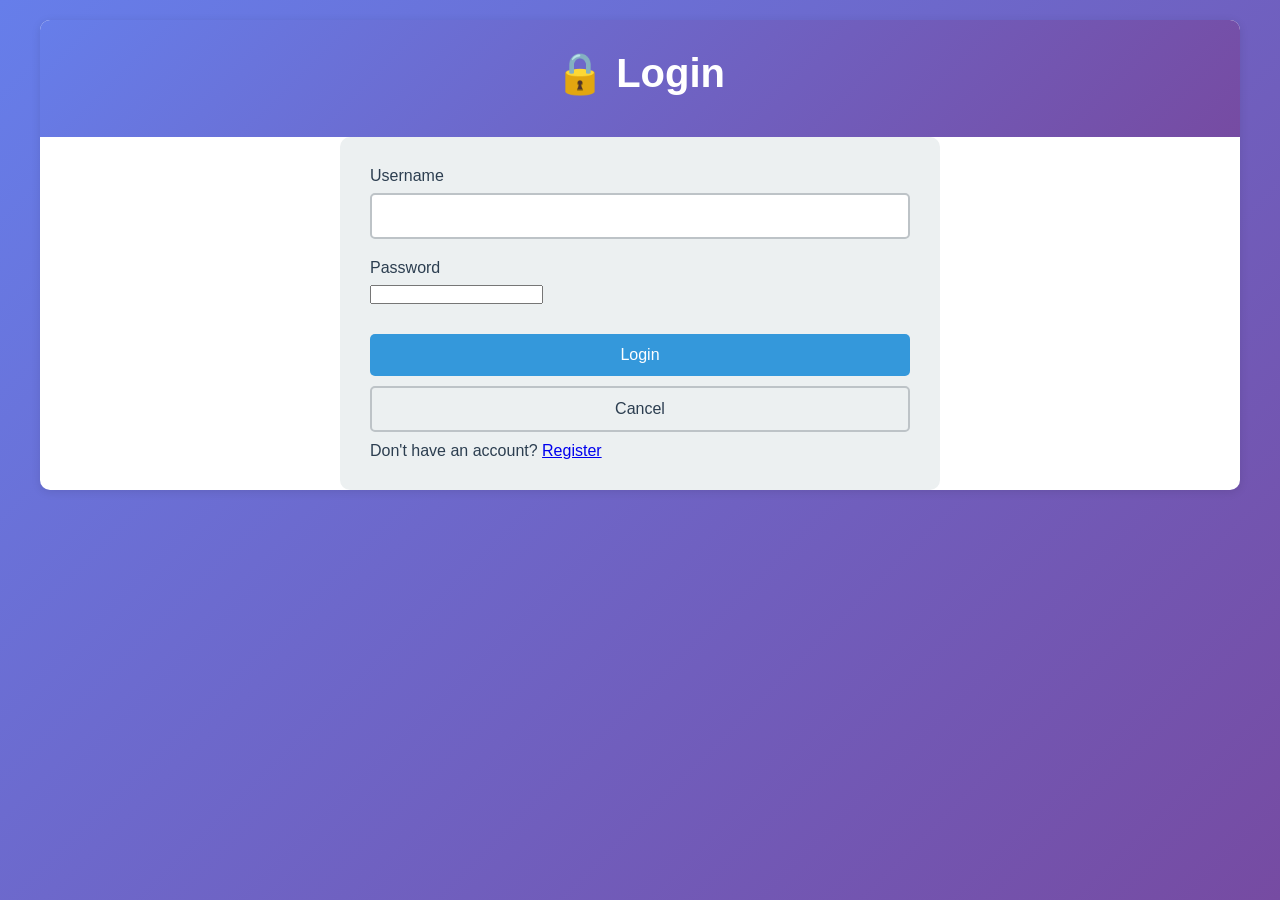
==== frontend/login.html @ e9ad277f "Add files via upload" ====
<!DOCTYPE html>
<html lang="en">
<head>
    <meta charset="UTF-8">
    <meta name="viewport" content="width=device-width, initial-scale=1.0">
    <title>Login - Student Management</title>
    <link rel="stylesheet" href="style.css">
</head>
<body>
    <div class="container">
        <header class="header">
            <h1>🔒 Login</h1>
        </header>
        <div class="form-container">
            <form id="login-form">
                <div class="form-group">
                    <label for="username">Username</label>
                    <input type="text" id="username" name="username" required>
                </div>
                <div class="form-group">
                    <label for="password">Password</label>
                    <input type="password" id="password" name="password" required>
                </div>
                <button type="submit" class="btn-primary">Login</button>
                <button type="button" class="btn-secondary" onclick="window.location='index.html'">Cancel</button>
                <p style="margin-top:10px;">Don't have an account? <a href="register.html">Register</a></p>
            </form>
        </div>
    </div>
    <script>
        const API_BASE_URL = 'http://localhost:5000/api';
        document.getElementById('login-form').addEventListener('submit', async e => {
            e.preventDefault();
            const data = {
                username: document.getElementById('username').value,
                password: document.getElementById('password').value
            };
            const res = await fetch(API_BASE_URL + '/login', {
                method: 'POST',
                credentials: 'include',
                headers: {'Content-Type':'application/json'},
                body: JSON.stringify(data)
            });
            if (res.ok) {
                window.location = 'index.html';
            } else {
                const err = await res.json();
                alert(err.error || 'Login failed');
            }
        });
    </script>
</body>
</html>
---- frontend/style.css ----
* {
    margin: 0;
    padding: 0;
    box-sizing: border-box;
}

:root {
    --primary-color: #3498db;
    --secondary-color: #2ecc71;
    --danger-color: #e74c3c;
    --warning-color: #f39c12;
    --dark-color: #2c3e50;
    --light-color: #ecf0f1;
    --border-color: #bdc3c7;
    --shadow: 0 2px 10px rgba(0, 0, 0, 0.1);
}

body {
    font-family: 'Segoe UI', Tahoma, Geneva, Verdana, sans-serif;
    background: linear-gradient(135deg, #667eea 0%, #764ba2 100%);
    color: var(--dark-color);
    min-height: 100vh;
    padding: 20px;
}

.container {
    max-width: 1200px;
    margin: 0 auto;
    background: white;
    border-radius: 10px;
    box-shadow: var(--shadow);
    overflow: hidden;
}

/* Header */
.header {
    background: linear-gradient(135deg, #667eea 0%, #764ba2 100%);
    color: white;
    padding: 30px;
    text-align: center;
}

.header h1 {
    font-size: 2.5em;
    margin-bottom: 10px;
}

.header p {
    font-size: 1.1em;
    opacity: 0.9;
}

/* Tabs Navigation */
.tabs {
    display: flex;
    background: var(--light-color);
    border-bottom: 2px solid var(--border-color);
    padding: 0;
}

.tab-button {
    flex: 1;
    padding: 15px;
    border: none;
    background: transparent;
    cursor: pointer;
    font-size: 1em;
    font-weight: 500;
    color: var(--dark-color);
    transition: all 0.3s ease;
    border-bottom: 3px solid transparent;
}

.tab-button:hover {
    background: rgba(52, 152, 219, 0.1);
}

.tab-button.active {
    color: var(--primary-color);
    border-bottom-color: var(--primary-color);
}

/* Tab Content */
.tab-content {
    display: none;
    padding: 30px;
    animation: fadeIn 0.3s ease;
}

.tab-content.active {
    display: block;
}

@keyframes fadeIn {
    from {
        opacity: 0;
        transform: translateY(10px);
    }
    to {
        opacity: 1;
        transform: translateY(0);
    }
}

/* Dashboard Stats */
.dashboard-stats {
    display: grid;
    grid-template-columns: repeat(auto-fit, minmax(250px, 1fr));
    gap: 20px;
    margin-bottom: 30px;
}

.stat-card {
    background: linear-gradient(135deg, #667eea 0%, #764ba2 100%);
    color: white;
    padding: 25px;
    border-radius: 10px;
    box-shadow: var(--shadow);
    text-align: center;
}

.stat-card h3 {
    font-size: 0.95em;
    opacity: 0.9;
    margin-bottom: 10px;
}

.stat-number {
    font-size: 2.5em;
    font-weight: bold;
}

/* Search Box */
.search-box {
    display: flex;
    gap: 10px;
    margin-bottom: 20px;
    flex-wrap: wrap;
}

.search-box input {
    flex: 1;
    min-width: 250px;
    padding: 12px;
    border: 2px solid var(--border-color);
    border-radius: 5px;
    font-size: 1em;
}

.search-box input:focus {
    outline: none;
    border-color: var(--primary-color);
}

/* Buttons */
button {
    padding: 10px 20px;
    border: none;
    border-radius: 5px;
    cursor: pointer;
    font-size: 1em;
    font-weight: 500;
    transition: all 0.3s ease;
}

.btn-primary {
    background: var(--primary-color);
    color: white;
}

.btn-primary:hover {
    background: #2980b9;
    transform: translateY(-2px);
    box-shadow: 0 5px 15px rgba(52, 152, 219, 0.3);
}

.btn-secondary {
    background: var(--light-color);
    color: var(--dark-color);
    border: 2px solid var(--border-color);
}

.btn-secondary:hover {
    background: var(--dark-color);
    color: white;
}

.btn-danger {
    background: var(--danger-color);
    color: white;
    padding: 8px 15px;
    font-size: 0.9em;
}

.btn-danger:hover {
    background: #c0392b;
}

.btn-warning {
    background: var(--warning-color);
    color: white;
    padding: 8px 15px;
    font-size: 0.9em;
}

.btn-warning:hover {
    background: #d68910;
}

/* Table */
.students-list {
    margin-top: 30px;
}

.students-list h2 {
    color: var(--dark-color);
    margin-bottom: 20px;
    font-size: 1.8em;
}

#students-table-container {
    overflow-x: auto;
}

table {
    width: 100%;
    border-collapse: collapse;
    background: white;
}

thead {
    background: var(--dark-color);
    color: white;
}

th {
    padding: 15px;
    text-align: left;
    font-weight: 600;
}

td {
    padding: 12px 15px;
    border-bottom: 1px solid var(--light-color);
}

tbody tr:hover {
    background: rgba(52, 152, 219, 0.05);
}

.center {
    text-align: center;
    color: #7f8c8d;
}

/* Forms */
.form-container {
    max-width: 600px;
    margin: 0 auto;
    background: var(--light-color);
    padding: 30px;
    border-radius: 10px;
}

.form-container h2 {
    color: var(--dark-color);
    margin-bottom: 20px;
    font-size: 1.8em;
}

.form-group {
    margin-bottom: 20px;
}

label {
    display: block;
    margin-bottom: 8px;
    color: var(--dark-color);
    font-weight: 500;
}

input[type="text"],
input[type="email"],
input[type="tel"],
input[type="number"] {
    width: 100%;
    padding: 12px;
    border: 2px solid var(--border-color);
    border-radius: 5px;
    font-size: 1em;
    transition: all 0.3s ease;
}

input:focus {
    outline: none;
    border-color: var(--primary-color);
    box-shadow: 0 0 5px rgba(52, 152, 219, 0.3);
}

form button {
    width: 100%;
    padding: 12px;
    margin-top: 10px;
}

/* Manage Students */
.manage-container {
    max-width: 900px;
    margin: 0 auto;
}

.manage-container h2 {
    color: var(--dark-color);
    margin-bottom: 20px;
    font-size: 1.8em;
}

.student-card {
    background: white;
    border: 2px solid var(--light-color);
    border-radius: 10px;
    padding: 20px;
    margin-bottom: 15px;
    transition: all 0.3s ease;
}

.student-card:hover {
    box-shadow: var(--shadow);
    border-color: var(--primary-color);
}

.student-card-header {
    display: flex;
    justify-content: space-between;
    align-items: center;
    margin-bottom: 15px;
}

.student-card-header h3 {
    color: var(--dark-color);
}

.student-card-details {
    display: grid;
    grid-template-columns: repeat(auto-fit, minmax(200px, 1fr));
    gap: 10px;
    margin-bottom: 15px;
}

.detail-item {
    color: #555;
}

.detail-item strong {
    color: var(--dark-color);
}

.student-card-actions {
    display: flex;
    gap: 10px;
}

/* Modal */
.modal {
    display: none;
    position: fixed;
    z-index: 1000;
    left: 0;
    top: 0;
    width: 100%;
    height: 100%;
    background-color: rgba(0, 0, 0, 0.5);
    animation: fadeIn 0.3s ease;
}

.modal-content {
    background-color: white;
    margin: 5% auto;
    padding: 30px;
    border-radius: 10px;
    width: 90%;
    max-width: 500px;
    box-shadow: var(--shadow);
}

.modal-content h2 {
    color: var(--dark-color);
    margin-bottom: 20px;
}

.close {
    color: #aaa;
    float: right;
    font-size: 28px;
    font-weight: bold;
    cursor: pointer;
    transition: color 0.3s ease;
}

.close:hover,
.close:focus {
    color: var(--danger-color);
}

/* Responsive */
@media (max-width: 768px) {
    .container {
        margin: 10px;
        border-radius: 5px;
    }

    .header {
        padding: 20px;
    }

    .header h1 {
        font-size: 1.8em;
    }

    .tabs {
        flex-direction: column;
    }

    .tab-button {
        border-bottom: none;
        border-right: 3px solid transparent;
    }

    .tab-button.active {
        border-right-color: var(--primary-color);
    }

    .dashboard-stats {
        grid-template-columns: 1fr;
    }

    .search-box {
        flex-direction: column;
    }

    .search-box input {
        min-width: 100%;
    }

    table {
        font-size: 0.9em;
    }

    th, td {
        padding: 10px;
    }

    .student-card-details {
        grid-template-columns: 1fr;
    }

    .modal-content {
        width: 95%;
        margin: 20% auto;
    }
}

/* Utility Classes */
.text-success {
    color: var(--secondary-color);
}

.text-danger {
    color: var(--danger-color);
}

.text-warning {
    color: var(--warning-color);
}

.message {
    padding: 15px;
    margin-bottom: 20px;
    border-radius: 5px;
    font-weight: 500;
}

.message.success {
    background: #d4edda;
    color: #155724;
    border: 1px solid #c3e6cb;
}

.message.error {
    background: #f8d7da;
    color: #721c24;
    border: 1px solid #f5c6cb;
}
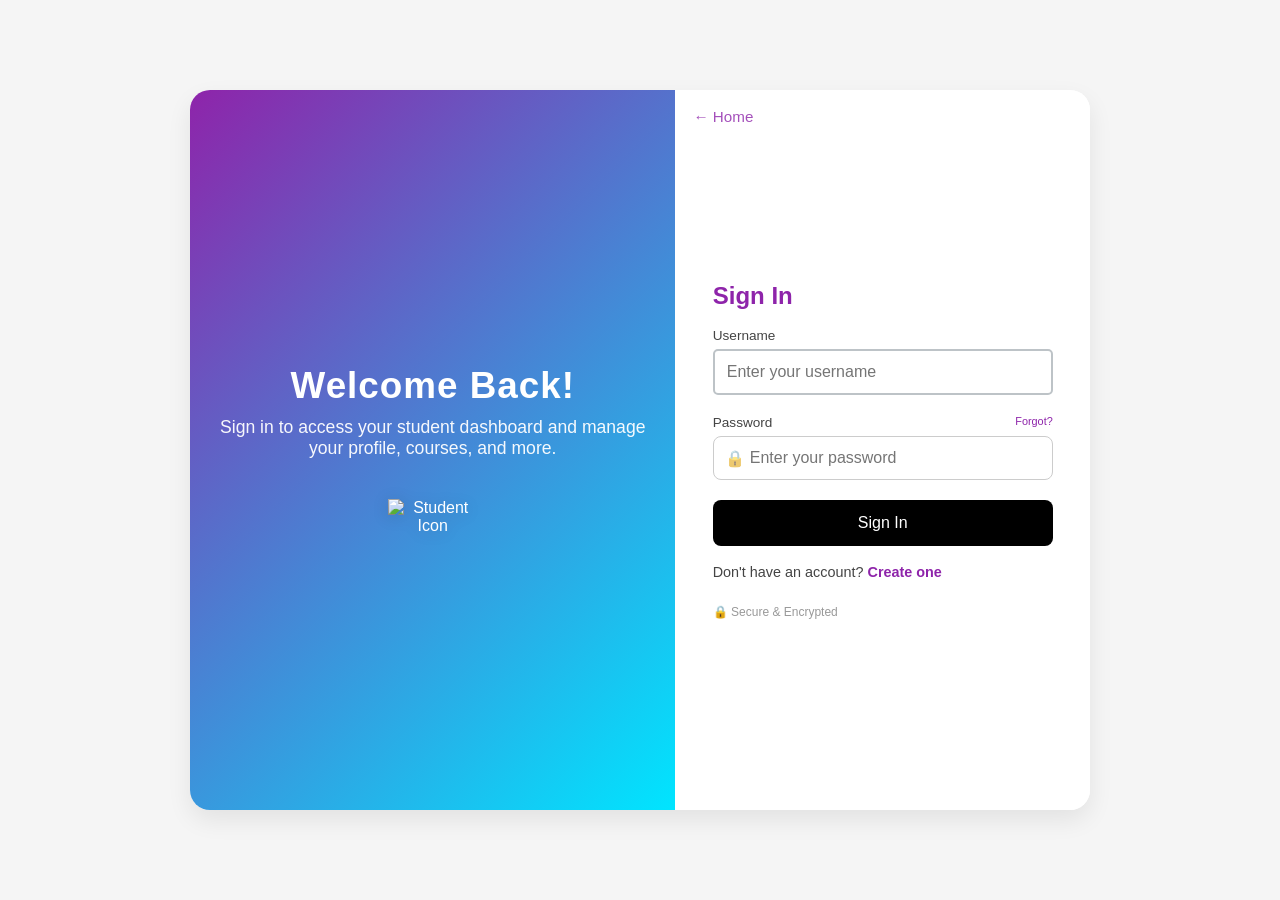
==== commit 8e1fd7c4: "Add files via upload" ====
--- a/frontend/login.html
+++ b/frontend/login.html
@@ -6,46 +6,69 @@
     <title>Login - Student Management</title>
     <link rel="stylesheet" href="style.css">
 </head>
-<body>
-    <div class="container">
-        <header class="header">
-            <h1>🔒 Login</h1>
-        </header>
-        <div class="form-container">
+<body class="auth-page">
+    <div class="login-split-container">
+        <div class="login-welcome-section">
+            <h1>Welcome Back!</h1>
+            <p>Sign in to access your student dashboard and manage your profile, courses, and more.</p>
+            <img src="https://img.icons8.com/color/96/000000/student-male--v2.png" alt="Student Icon" class="welcome-img">
+        </div>
+        <div class="login-form-section">
+            <a href="index.html" class="back-link">&larr; Home</a>
             <form id="login-form">
-                <div class="form-group">
+                <h2>Sign In</h2>
+                <div class="input-group">
                     <label for="username">Username</label>
-                    <input type="text" id="username" name="username" required>
+                    <div class="input-with-icon">
+                        <input type="text" id="username" name="username" placeholder="Enter your username" required>
+                    </div>
                 </div>
-                <div class="form-group">
-                    <label for="password">Password</label>
-                    <input type="password" id="password" name="password" required>
+                <div class="input-group">
+                    <label for="password">Password <a href="#" class="forgot">Forgot?</a></label>
+                    <div class="input-with-icon">
+                        <span class="icon">🔒</span>
+                        <input type="password" id="password" name="password" placeholder="Enter your password" required>
+                    </div>
                 </div>
-                <button type="submit" class="btn-primary">Login</button>
-                <button type="button" class="btn-secondary" onclick="window.location='index.html'">Cancel</button>
-                <p style="margin-top:10px;">Don't have an account? <a href="register.html">Register</a></p>
+                <button type="submit" class="btn-signin">Sign In</button>
+                <p class="signup-link">Don't have an account? <a href="register.html">Create one</a></p>
+                <p class="secure-note">🔒 Secure &amp; Encrypted</p>
             </form>
         </div>
     </div>
+    <script src="theme-manager.js"></script>
     <script>
         const API_BASE_URL = 'http://localhost:5000/api';
         document.getElementById('login-form').addEventListener('submit', async e => {
             e.preventDefault();
+            const usernameInput = document.getElementById('username');
+            const passwordInput = document.getElementById('password');
             const data = {
-                username: document.getElementById('username').value,
-                password: document.getElementById('password').value
+                username: usernameInput.value.trim(),
+                password: passwordInput.value
             };
-            const res = await fetch(API_BASE_URL + '/login', {
-                method: 'POST',
-                credentials: 'include',
-                headers: {'Content-Type':'application/json'},
-                body: JSON.stringify(data)
-            });
-            if (res.ok) {
-                window.location = 'index.html';
-            } else {
-                const err = await res.json();
-                alert(err.error || 'Login failed');
+            try {
+                const res = await fetch(API_BASE_URL + '/login', {
+                    method: 'POST',
+                    credentials: 'include',
+                    headers: {'Content-Type':'application/json'},
+                    body: JSON.stringify(data)
+                });
+                if (res.ok) {
+                    const result = await res.json();
+                    console.log('Login successful:', result);
+                    // Small delay to ensure session cookie is set
+                    setTimeout(() => {
+                        window.location.href = '/';
+                    }, 500);
+                } else {
+                    const err = await res.json();
+                    console.error('Login error:', err);
+                    alert(err.error || 'Login failed');
+                }
+            } catch (networkErr) {
+                console.error('Network error during login', networkErr);
+                alert('Unable to reach the server. Make sure the backend is running.');
             }
         });
     </script>
--- a/frontend/style.css
+++ b/frontend/style.css
@@ -1,3 +1,89 @@
+/* ===== Custom Split Login Page Styles ===== */
+.login-split-container {
+    display: flex;
+    min-height: 80vh;
+    background: #fff;
+    border-radius: 20px;
+    box-shadow: 0 10px 25px rgba(0,0,0,0.08);
+    overflow: hidden;
+    max-width: 900px;
+    margin: 40px auto;
+}
+
+.login-welcome-section {
+    background: linear-gradient(135deg, #8e24aa 0%, #00e5ff 100%);
+    color: #fff;
+    flex: 1.2;
+    display: flex;
+    flex-direction: column;
+    align-items: center;
+    justify-content: center;
+    padding: 40px 30px;
+    text-align: center;
+}
+.login-welcome-section h1 {
+    font-size: 2.3em;
+    margin-bottom: 10px;
+    font-weight: 700;
+    letter-spacing: 1px;
+}
+.login-welcome-section p {
+    font-size: 1.1em;
+    margin-bottom: 30px;
+    opacity: 0.95;
+}
+.welcome-img {
+    width: 90px;
+    margin-top: 10px;
+    filter: drop-shadow(0 2px 8px rgba(0,0,0,0.12));
+}
+
+.login-form-section {
+    flex: 1;
+    display: flex;
+    flex-direction: column;
+    justify-content: center;
+    align-items: center;
+    padding: 40px 30px;
+    position: relative;
+    background: #fff;
+}
+.login-form-section form {
+    width: 100%;
+    max-width: 340px;
+    background: none;
+    box-shadow: none;
+    padding: 0;
+    border-radius: 0;
+}
+.login-form-section h2 {
+    margin-bottom: 18px;
+    color: var(--primary-color);
+    font-size: 1.5em;
+    font-weight: 600;
+}
+.login-form-section .back-link {
+    position: absolute;
+    top: 18px;
+    left: 18px;
+    color: var(--primary-color);
+    font-size: 0.95em;
+    text-decoration: none;
+    opacity: 0.8;
+}
+@media (max-width: 800px) {
+    .login-split-container {
+        flex-direction: column;
+        min-height: unset;
+        max-width: 98vw;
+    }
+    .login-welcome-section, .login-form-section {
+        padding: 30px 10vw;
+    }
+    .login-form-section form {
+        max-width: 100%;
+    }
+}
 * {
     margin: 0;
     padding: 0;
@@ -5,19 +91,20 @@
 }
 
 :root {
-    --primary-color: #3498db;
-    --secondary-color: #2ecc71;
-    --danger-color: #e74c3c;
-    --warning-color: #f39c12;
+    --primary-color: #8e24aa; /* tech purple */
+    --secondary-color: #00e5ff; /* bright cyan accent */
+    --danger-color: #d500f9; /* vivid magenta for deletions */
+    --warning-color: #ff6d00; /* amber for alerts */
     --dark-color: #2c3e50;
-    --light-color: #ecf0f1;
+    --light-color: #f5f5f5;
     --border-color: #bdc3c7;
     --shadow: 0 2px 10px rgba(0, 0, 0, 0.1);
 }
 
 body {
     font-family: 'Segoe UI', Tahoma, Geneva, Verdana, sans-serif;
-    background: linear-gradient(135deg, #667eea 0%, #764ba2 100%);
+    /* subtle radial gradient with tech purple tones */
+    background: radial-gradient(circle at top left, #6a1b9a 0%, #2c3e50 90%);
     color: var(--dark-color);
     min-height: 100vh;
     padding: 20px;
@@ -30,14 +117,43 @@
     border-radius: 10px;
     box-shadow: var(--shadow);
     overflow: hidden;
+    border: 2px solid var(--primary-color); /* highlight border */
+}
+
+/* ensure login container is not treated as generic container */
+.login-container {
+    max-width: none !important;
+    padding: 0 !important;
 }
 
 /* Header */
 .header {
-    background: linear-gradient(135deg, #667eea 0%, #764ba2 100%);
+    position: relative;
+    background: linear-gradient(135deg, #6a1b9a 0%, #8e24aa 100%); /* tech purple gradient */
     color: white;
     padding: 30px;
     text-align: center;
+}
+
+/* reduce unnecessary white space */
+.form-container {
+    padding: 0;
+    background: transparent;
+}
+.header .logout-btn {
+    position: absolute !important;
+    top: 20px !important;
+    right: 20px !important;
+    padding: 8px 16px;
+    font-size: 0.9em;
+    z-index: 10;
+    transition: background 0.3s ease, color 0.3s ease, transform 0.2s ease;
+}
+
+.header .logout-btn:hover {
+    background: var(--danger-color);
+    color: white;
+    transform: translateY(-2px);
 }
 
 .header h1 {
@@ -111,7 +227,7 @@
 }
 
 .stat-card {
-    background: linear-gradient(135deg, #667eea 0%, #764ba2 100%);
+    background: linear-gradient(135deg, #6a1b9a 0%, #8e24aa 100%);
     color: white;
     padding: 25px;
     border-radius: 10px;
@@ -168,6 +284,119 @@
     color: white;
 }
 
+/* ===== Authentication Page Styles (login/register) ===== */
+body.auth-page {
+    background: #f5f5f5;
+    display: flex;
+    align-items: center;
+    justify-content: center;
+    min-height: 100vh;
+}
+
+.auth-card {
+    background: white;
+    border-radius: 20px;
+    box-shadow: 0 10px 25px rgba(0,0,0,0.1);
+    padding: 40px 50px;
+    max-width: 380px;
+    width: 90%;
+    position: relative;
+    text-align: center;
+}
+
+.auth-card .back-link {
+    position: absolute;
+    top: 15px;
+    left: 15px;
+    font-size: 0.9em;
+    color: var(--dark-color);
+    text-decoration: none;
+    opacity: 0.7;
+}
+
+.auth-card h2 {
+    margin-bottom: 5px;
+    font-size: 1.8em;
+    color: var(--dark-color);
+}
+
+.auth-card p.subtext {
+    margin-bottom: 25px;
+    font-size: 0.95em;
+    color: #666;
+}
+
+.input-group {
+    text-align: left;
+    margin-bottom: 20px;
+}
+
+.input-group label {
+    display: flex;
+    justify-content: space-between;
+    font-size: 0.85em;
+    margin-bottom: 6px;
+    color: #444;
+}
+
+.input-group .forgot {
+    font-size: 0.8em;
+    text-decoration: none;
+    color: var(--primary-color);
+}
+
+.input-with-icon {
+    position: relative;
+}
+
+.input-with-icon .icon {
+    position: absolute;
+    left: 12px;
+    top: 50%;
+    transform: translateY(-50%);
+    opacity: 0.6;
+    font-size: 1em;
+}
+
+.input-with-icon input {
+    width: 100%;
+    padding: 12px 12px 12px 36px;
+    border: 1px solid #ccc;
+    border-radius: 8px;
+    font-size: 1em;
+}
+
+.btn-signin {
+    display: block;
+    width: 100%;
+    padding: 14px;
+    margin-top: 10px;
+    background: #000;
+    color: #fff;
+    border-radius: 8px;
+    font-size: 1em;
+    border: none;
+    cursor: pointer;
+}
+
+.signup-link {
+    margin-top: 18px;
+    font-size: 0.9em;
+    color: #444;
+}
+
+.signup-link a {
+    color: var(--primary-color);
+    text-decoration: none;
+    font-weight: 600;
+}
+
+.secure-note {
+    margin-top: 25px;
+    font-size: 0.75em;
+    color: #999;
+}
+
 .btn-primary:hover {
     background: #2980b9;
     transform: translateY(-2px);
@@ -226,11 +455,20 @@
     width: 100%;
     border-collapse: collapse;
     background: white;
+    border: 1px solid var(--primary-color); /* table border highlight */
 }
 
 thead {
     background: var(--dark-color);
     color: white;
+}
+
+td, th {
+    border-right: 1px solid var(--border-color);
+}
+
+td:last-child, th:last-child {
+    border-right: none;
 }
 
 th {
@@ -293,8 +531,8 @@
 
 input:focus {
     outline: none;
-    border-color: var(--primary-color);
-    box-shadow: 0 0 5px rgba(52, 152, 219, 0.3);
+    border-color: var(--secondary-color);
+    box-shadow: 0 0 8px rgba(0, 229, 255, 0.5);
 }
 
 form button {
@@ -460,6 +698,256 @@
     }
 }
 
+/* ===== DARK MODE STYLES ===== */
+body.dark-mode {
+    --light-color: #2d2d2d;
+    --border-color: #444;
+    background: #1a1a1a;
+    color: #e0e0e0;
+}
+
+body.dark-mode .container {
+    background: #1a1a1a;
+}
+
+body.dark-mode .header {
+    background: linear-gradient(135deg, #1f1f1f 0%, #2d2d2d 100%);
+    color: #fff;
+    box-shadow: 0 2px 8px rgba(0,0,0,0.5);
+}
+
+body.dark-mode .header p {
+    color: #b0b0b0;
+}
+
+body.dark-mode .nav-links {
+    background: #2d2d2d;
+    padding: 15px;
+    border-radius: 8px;
+    margin: 10px 0;
+}
+
+body.dark-mode .nav-link {
+    color: #3498db;
+    text-decoration: none;
+}
+
+body.dark-mode .nav-link:hover {
+    color: #5dade2;
+}
+
+body.dark-mode .tabs {
+    background: #2d2d2d;
+}
+
+body.dark-mode .tab-button {
+    color: #b0b0b0;
+    border-bottom: 2px solid #444;
+}
+
+body.dark-mode .tab-button:hover {
+    background: #3d3d3d;
+    color: #3498db;
+}
+
+body.dark-mode .tab-button.active {
+    background: #3498db;
+    color: white;
+    border-bottom: 2px solid #2980b9;
+}
+
+body.dark-mode .tab-content {
+    background: #1a1a1a;
+}
+
+body.dark-mode .dashboard-stats {
+    gap: 20px;
+}
+
+body.dark-mode .stat-card {
+    background: #2d2d2d;
+    color: #e0e0e0;
+    box-shadow: 0 2px 8px rgba(0,0,0,0.5);
+    border-left: 4px solid #3498db;
+}
+
+body.dark-mode .stat-card h3 {
+    color: #e0e0e0;
+}
+
+body.dark-mode .form-container {
+    background: #2d2d2d;
+    color: #e0e0e0;
+    box-shadow: 0 2px 8px rgba(0,0,0,0.5);
+}
+
+body.dark-mode .form-card {
+    background: #2d2d2d;
+    color: #e0e0e0;
+}
+
+body.dark-mode .form-card h2 {
+    color: #e0e0e0;
+}
+
+body.dark-mode .form-group label {
+    color: #e0e0e0;
+}
+
+body.dark-mode input,
+body.dark-mode textarea,
+body.dark-mode select {
+    background: #383838;
+    color: #e0e0e0;
+    border: 1px solid #555;
+}
+
+body.dark-mode input:focus,
+body.dark-mode textarea:focus,
+body.dark-mode select:focus {
+    border-color: #3498db;
+    box-shadow: 0 0 5px rgba(52, 152, 219, 0.3);
+}
+
+body.dark-mode .search-box {
+    background: #2d2d2d;
+    box-shadow: 0 2px 8px rgba(0,0,0,0.5);
+}
+
+body.dark-mode .search-box input {
+    background: #383838;
+    color: #e0e0e0;
+    border: 1px solid #555;
+}
+
+body.dark-mode table {
+    background: #2d2d2d;
+    border: 1px solid #444;
+}
+
+body.dark-mode thead {
+    background: #1f1f1f;
+}
+
+body.dark-mode th {
+    color: #e0e0e0;
+    border-right: 1px solid #444;
+}
+
+body.dark-mode td {
+    color: #e0e0e0;
+    border-bottom: 1px solid #444;
+    border-right: 1px solid #444;
+}
+
+body.dark-mode tbody tr:hover {
+    background: rgba(52, 152, 219, 0.1);
+}
+
+body.dark-mode .message {
+    color: #fff;
+    padding: 15px;
+    margin: 10px 0;
+    border-radius: 4px;
+}
+
+body.dark-mode .message.success {
+    background: #27ae60;
+}
+
+body.dark-mode .message.error {
+    background: #e74c3c;
+}
+
+body.dark-mode .btn-primary {
+    background: #3498db;
+    color: white;
+}
+
+body.dark-mode .btn-primary:hover {
+    background: #2980b9;
+}
+
+body.dark-mode .btn-secondary {
+    background: #555;
+    color: #e0e0e0;
+    border: 2px solid #666;
+}
+
+body.dark-mode .btn-secondary:hover {
+    background: #666;
+    color: #fff;
+}
+
+body.dark-mode .modal {
+    background: rgba(0,0,0,0.7);
+}
+
+body.dark-mode .modal-content {
+    background: #2d2d2d;
+    color: #e0e0e0;
+    box-shadow: 0 4px 20px rgba(0,0,0,0.8);
+}
+
+body.dark-mode .modal-close {
+    color: #e0e0e0;
+}
+
+body.dark-mode .course-card {
+    background: #2d2d2d;
+    border-left: 4px solid #3498db;
+}
+
+body.dark-mode .course-info {
+    color: #b0b0b0;
+}
+
+body.dark-mode .stat-row {
+    color: #e0e0e0;
+    border-bottom: 1px solid #444;
+}
+
+body.dark-mode .stat-row strong {
+    color: #fff;
+}
+
+body.dark-mode #students-table-container {
+    background: #2d2d2d;
+}
+
+body.dark-mode .back-link {
+    color: #3498db;
+}
+
+body.dark-mode .back-link:hover {
+    color: #5dade2;
+}
+
+body.dark-mode .welcome-img {
+    filter: drop-shadow(0 2px 8px rgba(255,255,255,0.1));
+}
+
+body.dark-mode .auth-page {
+    background: #1a1a1a;
+}
+
+body.dark-mode .auth-card {
+    background: #2d2d2d;
+    box-shadow: 0 10px 25px rgba(0,0,0,0.8);
+}
+
+body.dark-mode .empty-message {
+    color: #999;
+}
+
+body.dark-mode a {
+    color: #3498db;
+}
+
+body.dark-mode a:hover {
+    color: #5dade2;
+}
+
 /* Utility Classes */
 .text-success {
     color: var(--secondary-color);
